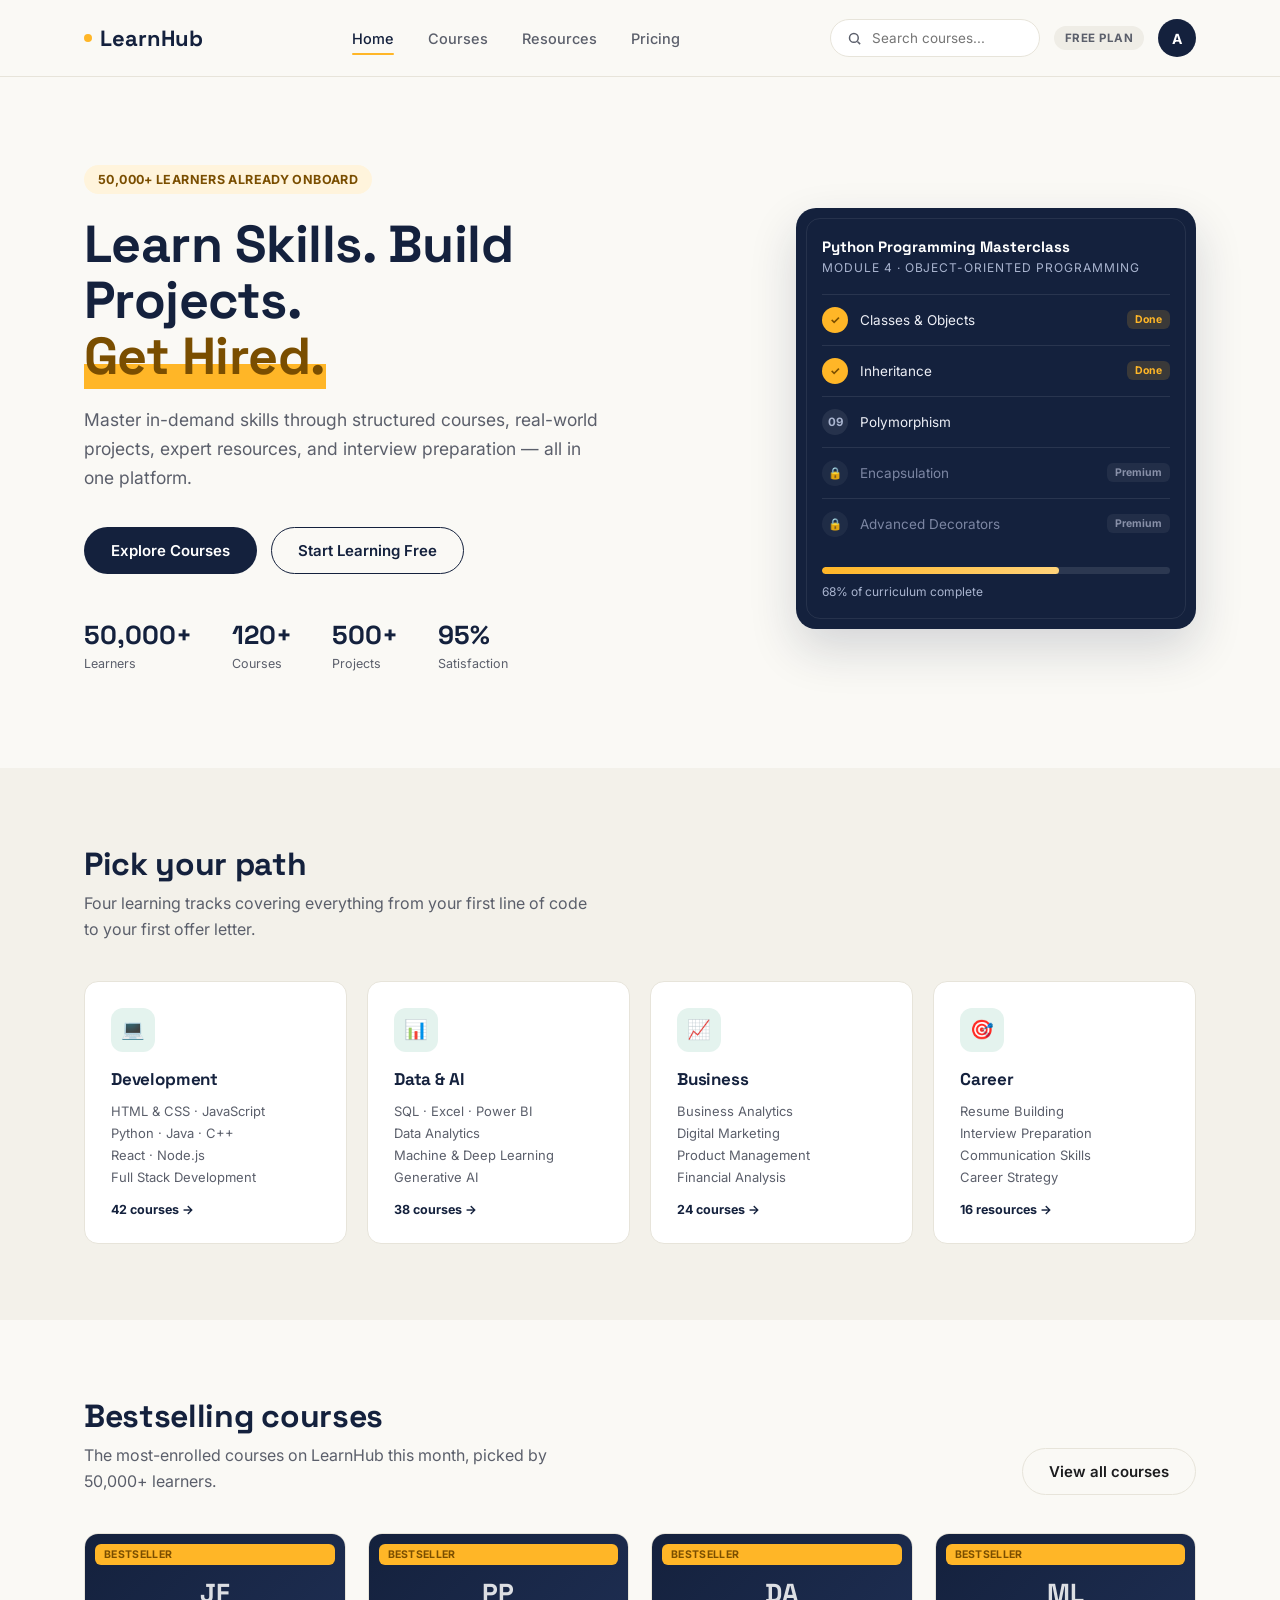
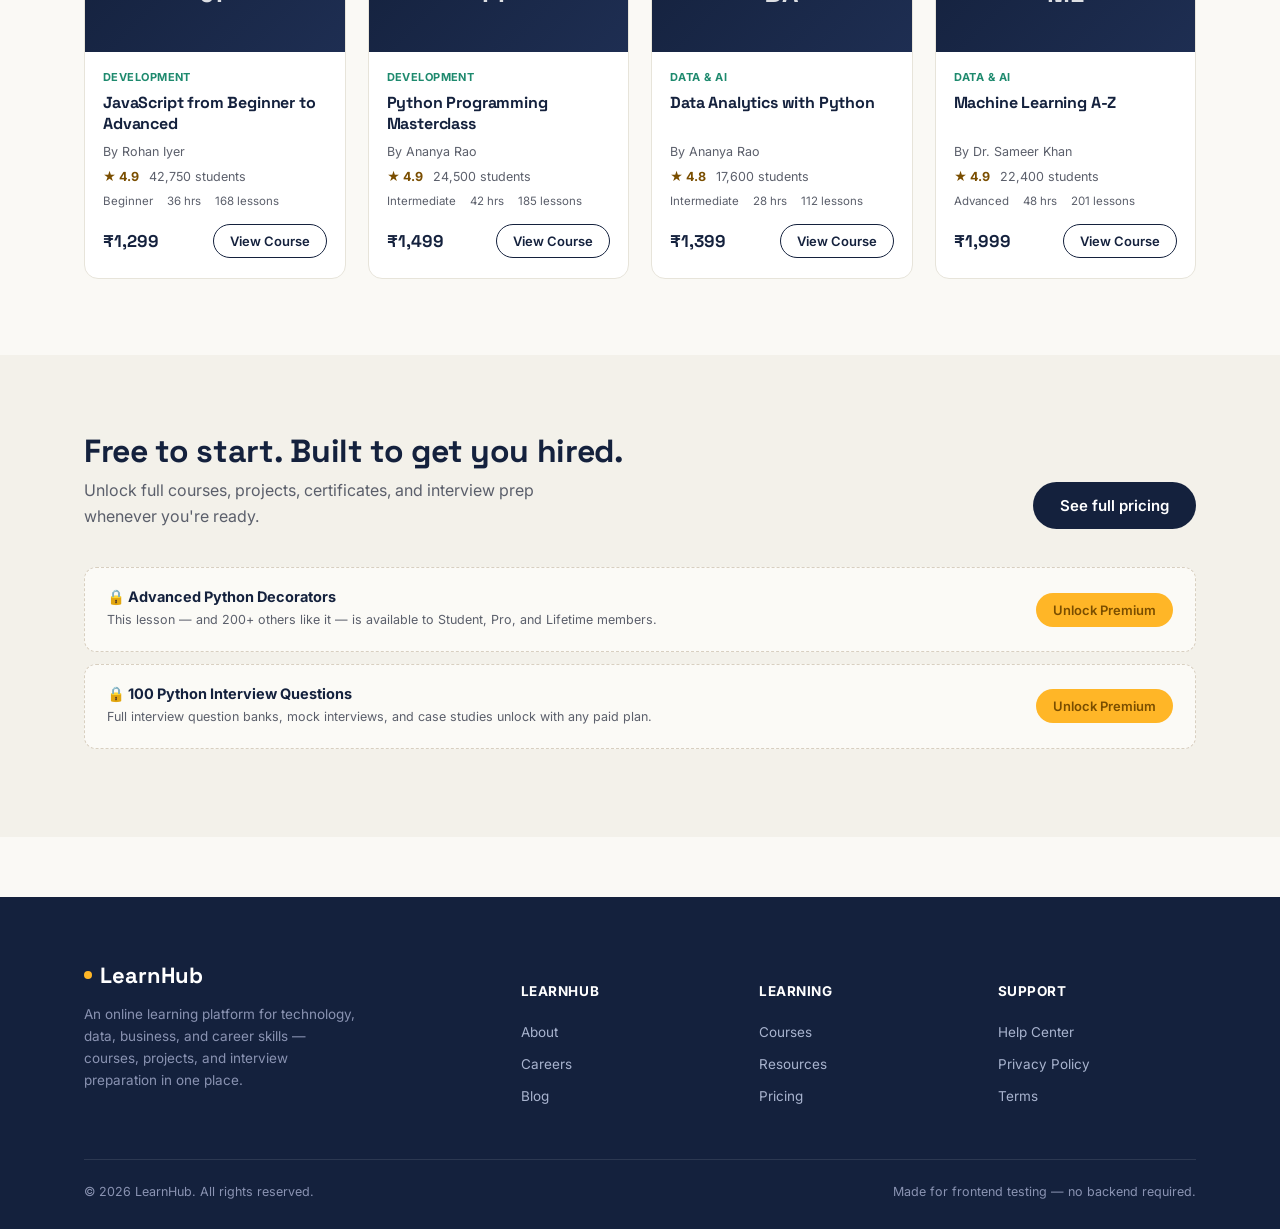
==== index.html @ d04a722b "Add files via upload" ====
<!DOCTYPE html>
<html lang="en">
<head>
<meta charset="UTF-8">
<title>LearnHub — Learn Skills. Build Projects. Get Hired.</title>
<link rel="stylesheet" href="style.css">
</head>
<body>

<!-- ===== NAVBAR ===== -->
<nav class="navbar">
  <div class="container nav-inner">
    <a href="index.html" class="logo"><span class="dot"></span>LearnHub</a>
    <div class="nav-links">
      <a href="index.html">Home</a>
      <a href="courses.html">Courses</a>
      <a href="resources.html">Resources</a>
      <a href="pricing.html">Pricing</a>
    </div>
    <div class="nav-right">
      <div class="nav-search">
        <svg width="15" height="15" viewBox="0 0 24 24" fill="none" stroke="currentColor" stroke-width="2.4"><circle cx="11" cy="11" r="7"/><path d="M21 21l-4.3-4.3"/></svg>
        <input type="text" placeholder="Search courses...">
      </div>
      <span class="plan-pill" data-plan-pill>Free plan</span>
      <button class="avatar-btn" data-avatar>A</button>
    </div>
  </div>
</nav>

<!-- ===== HERO ===== -->
<section class="hero">
  <div class="container">
    <div class="hero-copy">
      <span class="eyebrow">50,000+ learners already onboard</span>
      <h1>Learn Skills. Build Projects.<br><span>Get Hired.</span></h1>
      <p class="lead">Master in-demand skills through structured courses, real-world projects, expert resources, and interview preparation — all in one platform.</p>
      <div class="hero-actions">
        <a href="courses.html" class="btn btn-primary">Explore Courses</a>
        <a href="pricing.html" class="btn btn-outline">Start Learning Free</a>
      </div>
      <div class="trust-row">
        <div class="trust-item"><strong>50,000+</strong><span>Learners</span></div>
        <div class="trust-item"><strong>120+</strong><span>Courses</span></div>
        <div class="trust-item"><strong>500+</strong><span>Projects</span></div>
        <div class="trust-item"><strong>95%</strong><span>Satisfaction</span></div>
      </div>
    </div>
    <div class="hero-visual">
      <div class="ledger">
        <div class="ledger-head">
          <div>
            <strong>Python Programming Masterclass</strong><br>
            <span>Module 4 · Object-Oriented Programming</span>
          </div>
        </div>
        <div class="ledger-row done"><span class="ledger-num">✓</span><span class="ledger-title">Classes &amp; Objects</span><span class="ledger-tag">Done</span></div>
        <div class="ledger-row done"><span class="ledger-num">✓</span><span class="ledger-title">Inheritance</span><span class="ledger-tag">Done</span></div>
        <div class="ledger-row"><span class="ledger-num">09</span><span class="ledger-title">Polymorphism</span></div>
        <div class="ledger-row locked"><span class="ledger-num">🔒</span><span class="ledger-title">Encapsulation</span><span class="ledger-tag">Premium</span></div>
        <div class="ledger-row locked"><span class="ledger-num">🔒</span><span class="ledger-title">Advanced Decorators</span><span class="ledger-tag">Premium</span></div>
        <div class="ledger-progress">
          <div class="ledger-bar"><span></span></div>
          <p>68% of curriculum complete</p>
        </div>
      </div>
    </div>
  </div>
</section>

<!-- ===== CATEGORIES ===== -->
<section class="section section-alt">
  <div class="container">
    <div class="section-head">
      <div>
        <h2>Pick your path</h2>
        <p>Four learning tracks covering everything from your first line of code to your first offer letter.</p>
      </div>
    </div>
    <div class="cat-grid">
      <a class="cat-card" href="courses.html?category=Development">
        <div class="cat-icon">💻</div>
        <h4>Development</h4>
        <ul>
          <li>HTML &amp; CSS · JavaScript</li>
          <li>Python · Java · C++</li>
          <li>React · Node.js</li>
          <li>Full Stack Development</li>
        </ul>
        <div class="cat-count">42 courses →</div>
      </a>
      <a class="cat-card" href="courses.html?category=Data%20%26%20AI">
        <div class="cat-icon">📊</div>
        <h4>Data &amp; AI</h4>
        <ul>
          <li>SQL · Excel · Power BI</li>
          <li>Data Analytics</li>
          <li>Machine &amp; Deep Learning</li>
          <li>Generative AI</li>
        </ul>
        <div class="cat-count">38 courses →</div>
      </a>
      <a class="cat-card" href="courses.html?category=Business">
        <div class="cat-icon">📈</div>
        <h4>Business</h4>
        <ul>
          <li>Business Analytics</li>
          <li>Digital Marketing</li>
          <li>Product Management</li>
          <li>Financial Analysis</li>
        </ul>
        <div class="cat-count">24 courses →</div>
      </a>
      <a class="cat-card" href="resources.html">
        <div class="cat-icon">🎯</div>
        <h4>Career</h4>
        <ul>
          <li>Resume Building</li>
          <li>Interview Preparation</li>
          <li>Communication Skills</li>
          <li>Career Strategy</li>
        </ul>
        <div class="cat-count">16 resources →</div>
      </a>
    </div>
  </div>
</section>

<!-- ===== FEATURED COURSES ===== -->
<section class="section">
  <div class="container">
    <div class="section-head">
      <div>
        <h2>Bestselling courses</h2>
        <p>The most-enrolled courses on LearnHub this month, picked by 50,000+ learners.</p>
      </div>
      <a href="courses.html" class="btn btn-ghost">View all courses</a>
    </div>
    <div class="course-grid" id="featuredGrid"></div>
  </div>
</section>

<!-- ===== PRICING TEASER ===== -->
<section class="section section-alt">
  <div class="container">
    <div class="section-head">
      <div>
        <h2>Free to start. Built to get you hired.</h2>
        <p>Unlock full courses, projects, certificates, and interview prep whenever you're ready.</p>
      </div>
      <a href="pricing.html" class="btn btn-primary">See full pricing</a>
    </div>
    <div class="locked-block">
      <div class="lb-info">
        <h5>🔒 Advanced Python Decorators</h5>
        <p>This lesson — and 200+ others like it — is available to Student, Pro, and Lifetime members.</p>
      </div>
      <a href="pricing.html" class="btn btn-amber btn-sm">Unlock Premium</a>
    </div>
    <div class="locked-block">
      <div class="lb-info">
        <h5>🔒 100 Python Interview Questions</h5>
        <p>Full interview question banks, mock interviews, and case studies unlock with any paid plan.</p>
      </div>
      <a href="pricing.html" class="btn btn-amber btn-sm">Unlock Premium</a>
    </div>
  </div>
</section>

<!-- ===== FOOTER ===== -->
<footer>
  <div class="container">
    <div class="footer-grid">
      <div class="footer-brand">
        <a href="index.html" class="logo"><span class="dot"></span>LearnHub</a>
        <p>An online learning platform for technology, data, business, and career skills — courses, projects, and interview preparation in one place.</p>
      </div>
      <div class="footer-col">
        <h5>LearnHub</h5>
        <ul><li><a href="#">About</a></li><li><a href="#">Careers</a></li><li><a href="#">Blog</a></li></ul>
      </div>
      <div class="footer-col">
        <h5>Learning</h5>
        <ul><li><a href="courses.html">Courses</a></li><li><a href="resources.html">Resources</a></li><li><a href="pricing.html">Pricing</a></li></ul>
      </div>
      <div class="footer-col">
        <h5>Support</h5>
        <ul><li><a href="#">Help Center</a></li><li><a href="#">Privacy Policy</a></li><li><a href="#">Terms</a></li></ul>
      </div>
    </div>
    <div class="footer-bottom">
      <span>© 2026 LearnHub. All rights reserved.</span>
      <span>Made for frontend testing — no backend required.</span>
    </div>
  </div>
</footer>

<script src="data.js"></script>
<script src="main.js"></script>
<script src="courses.js"></script>
</body>
</html>
---- style.css ----
/* ===========================================================
   LearnHub — Design System
   Palette
     --navy      #14213D  primary / text-on-light headers
     --navy-2    #1E2E52  secondary navy (gradients)
     --paper     #FAF9F5  page background
     --card      #FFFFFF  card background
     --amber     #FFB627  accent — momentum / achievement
     --amber-ink #7A4E00  amber text-on-light
     --emerald   #1E8A6E  premium / unlocked
     --ink       #1C1C1E  body text
     --ink-soft  #5B5F6B  secondary text
     --line      #E7E4DA  hairline borders
   Type: Space Grotesk (display) / Inter (body)
=========================================================== */

@import url('https://fonts.googleapis.com/css2?family=Space+Grotesk:wght@500;600;700&family=Inter:wght@400;500;600;700&display=swap');

:root{
  --navy:#14213D;
  --navy-2:#1E2E52;
  --paper:#FAF9F5;
  --card:#FFFFFF;
  --amber:#FFB627;
  --amber-ink:#7A4E00;
  --emerald:#1E8A6E;
  --emerald-soft:#E4F3EE;
  --ink:#1C1C1E;
  --ink-soft:#5B5F6B;
  --line:#E7E4DA;
  --radius:14px;
  --shadow: 0 8px 24px rgba(20,33,61,0.08);
  --shadow-lg: 0 20px 48px rgba(20,33,61,0.16);
}

*{box-sizing:border-box;}
html,body{margin:0;padding:0;}
body{
  background:var(--paper);
  color:var(--ink);
  font-family:'Inter',sans-serif;
  min-width:1180px;
}
h1,h2,h3,h4{
  font-family:'Space Grotesk',sans-serif;
  color:var(--navy);
  margin:0 0 .4em;
  letter-spacing:-0.01em;
}
p{line-height:1.65;color:var(--ink-soft);margin:0 0 1em;}
a{color:inherit;text-decoration:none;}
ul{margin:0;padding:0;list-style:none;}
img{max-width:100%;display:block;}
button{font-family:inherit;cursor:pointer;}
input,select,textarea{font-family:inherit;}

.container{width:1160px;margin:0 auto;padding:0 24px;}

/* ---------- Buttons ---------- */
.btn{
  display:inline-flex;align-items:center;justify-content:center;gap:8px;
  padding:13px 26px;border-radius:999px;border:1.5px solid transparent;
  font-weight:600;font-size:15px;transition:transform .15s ease, box-shadow .15s ease, background .15s ease;
  white-space:nowrap;
}
.btn:active{transform:scale(.97);}
.btn-primary{background:var(--navy);color:#fff;}
.btn-primary:hover{background:var(--navy-2);box-shadow:var(--shadow);}
.btn-amber{background:var(--amber);color:var(--amber-ink);}
.btn-amber:hover{box-shadow:0 10px 24px rgba(255,182,39,0.4);}
.btn-outline{background:transparent;border-color:var(--navy);color:var(--navy);}
.btn-outline:hover{background:var(--navy);color:#fff;}
.btn-ghost{background:transparent;color:var(--ink);border-color:var(--line);}
.btn-ghost:hover{border-color:var(--navy);}
.btn-block{width:100%;}
.btn-sm{padding:8px 16px;font-size:13px;}
.btn:disabled{opacity:.5;cursor:not-allowed;}

/* ---------- Navbar ---------- */
.navbar{
  position:sticky;top:0;z-index:200;
  background:rgba(250,249,245,0.92);
  backdrop-filter:blur(10px);
  border-bottom:1px solid var(--line);
}
.nav-inner{display:flex;align-items:center;justify-content:space-between;height:76px;}
.logo{font-family:'Space Grotesk',sans-serif;font-weight:700;font-size:22px;color:var(--navy);display:flex;align-items:center;gap:8px;}
.logo .dot{width:8px;height:8px;border-radius:50%;background:var(--amber);display:inline-block;}
.nav-links{display:flex;align-items:center;gap:34px;}
.nav-links a{font-weight:500;font-size:14.5px;color:var(--ink-soft);position:relative;padding:4px 0;}
.nav-links a:hover, .nav-links a.active{color:var(--navy);}
.nav-links a.active::after{content:"";position:absolute;left:0;right:0;bottom:-4px;height:2px;background:var(--amber);border-radius:2px;}
.nav-right{display:flex;align-items:center;gap:14px;}
.nav-search{
  display:flex;align-items:center;gap:8px;background:#fff;border:1px solid var(--line);
  border-radius:999px;padding:9px 16px;width:210px;
}
.nav-search input{border:none;outline:none;background:transparent;font-size:13.5px;width:100%;}
.nav-search svg{flex:none;color:var(--ink-soft);}
.plan-pill{
  font-size:11.5px;font-weight:700;text-transform:uppercase;letter-spacing:.04em;
  padding:5px 11px;border-radius:999px;background:var(--emerald-soft);color:var(--emerald);
}
.plan-pill.is-free{background:#EFEDE6;color:var(--ink-soft);}
.avatar-btn{
  width:38px;height:38px;border-radius:50%;background:var(--navy);color:#fff;
  display:flex;align-items:center;justify-content:center;font-weight:700;font-size:14px;
  border:none;
}

/* ---------- Hero ---------- */
.hero{padding:88px 0 96px;position:relative;overflow:hidden;}
.hero .container{display:flex;align-items:center;gap:70px;}
.hero-copy{flex:1;}
.eyebrow{
  display:inline-flex;align-items:center;gap:8px;font-size:12.5px;font-weight:700;color:var(--amber-ink);
  background:#FFF4DC;padding:7px 14px;border-radius:999px;margin-bottom:22px;letter-spacing:.03em;text-transform:uppercase;
}
.hero h1{font-size:52px;line-height:1.08;margin-bottom:22px;}
.hero h1 span{color:var(--amber-ink);background:linear-gradient(180deg,transparent 62%, var(--amber) 62%);}
.hero p.lead{font-size:17.5px;max-width:520px;margin-bottom:34px;}
.hero-actions{display:flex;gap:14px;margin-bottom:44px;}
.trust-row{display:flex;gap:40px;}
.trust-item strong{display:block;font-family:'Space Grotesk',sans-serif;font-size:26px;color:var(--navy);}
.trust-item span{font-size:12.5px;color:var(--ink-soft);}

/* signature: syllabus ledger visual */
.hero-visual{flex:none;width:400px;}
.ledger{
  background:var(--navy);border-radius:20px;padding:28px 26px;color:#fff;box-shadow:var(--shadow-lg);
  position:relative;
}
.ledger::before{
  content:"";position:absolute;inset:10px;border:1px solid rgba(255,255,255,0.08);border-radius:14px;pointer-events:none;
}
.ledger-head{display:flex;justify-content:space-between;align-items:center;margin-bottom:18px;}
.ledger-head span{font-size:12px;text-transform:uppercase;letter-spacing:.08em;color:#A9B4CF;}
.ledger-head strong{font-family:'Space Grotesk',sans-serif;font-size:15px;}
.ledger-row{
  display:flex;align-items:center;gap:12px;padding:12px 0;border-top:1px solid rgba(255,255,255,0.09);
}
.ledger-row:first-of-type{border-top:none;}
.ledger-num{
  width:26px;height:26px;border-radius:50%;background:rgba(255,255,255,0.08);
  display:flex;align-items:center;justify-content:center;font-size:11.5px;font-weight:700;color:#A9B4CF;flex:none;
}
.ledger-row.done .ledger-num{background:var(--amber);color:var(--amber-ink);}
.ledger-row.locked .ledger-num{background:rgba(255,255,255,0.05);}
.ledger-title{flex:1;font-size:13.5px;color:#EDEFF6;}
.ledger-row.locked .ledger-title{color:#7C86A3;}
.ledger-tag{font-size:10.5px;font-weight:700;padding:3px 8px;border-radius:6px;}
.ledger-row.done .ledger-tag{background:rgba(255,182,39,0.16);color:var(--amber);}
.ledger-row.locked .ledger-tag{background:rgba(255,255,255,0.06);color:#8890A8;}
.ledger-progress{margin-top:18px;}
.ledger-bar{height:7px;border-radius:99px;background:rgba(255,255,255,0.1);overflow:hidden;}
.ledger-bar span{display:block;height:100%;background:linear-gradient(90deg,var(--amber),#FFD37A);border-radius:99px;width:68%;}
.ledger-progress p{color:#A9B4CF;font-size:12px;margin:8px 0 0;}

/* ---------- Section headers ---------- */
.section{padding:76px 0;}
.section-tight{padding:56px 0;}
.section-head{display:flex;justify-content:space-between;align-items:flex-end;margin-bottom:38px;}
.section-head h2{font-size:32px;margin-bottom:6px;}
.section-head p{margin:0;max-width:520px;}
.section-alt{background:#F3F1EA;}

/* ---------- Category cards ---------- */
.cat-grid{display:grid;grid-template-columns:repeat(4,1fr);gap:20px;}
.cat-card{
  background:var(--card);border:1px solid var(--line);border-radius:var(--radius);padding:26px;
  transition:transform .18s ease, box-shadow .18s ease, border-color .18s ease;cursor:pointer;
}
.cat-card:hover{transform:translateY(-4px);box-shadow:var(--shadow);border-color:transparent;}
.cat-icon{
  width:44px;height:44px;border-radius:12px;background:var(--emerald-soft);color:var(--emerald);
  display:flex;align-items:center;justify-content:center;margin-bottom:16px;font-size:19px;
}
.cat-card h4{font-size:17px;margin-bottom:10px;}
.cat-card ul li{font-size:13px;color:var(--ink-soft);padding:3px 0;}
.cat-card .cat-count{margin-top:14px;font-size:12.5px;font-weight:700;color:var(--navy);}

/* ---------- Course cards ---------- */
.course-grid{display:grid;grid-template-columns:repeat(4,1fr);gap:22px;}
.course-grid.cols-3{grid-template-columns:repeat(3,1fr);}
.course-card{
  background:var(--card);border:1px solid var(--line);border-radius:var(--radius);overflow:hidden;
  transition:transform .18s ease, box-shadow .18s ease;display:flex;flex-direction:column;
}
.course-card:hover{transform:translateY(-4px);box-shadow:var(--shadow);}
.course-thumb{
  height:118px;background:linear-gradient(135deg,var(--navy),var(--navy-2));
  display:flex;align-items:center;justify-content:center;position:relative;
}
.course-thumb .initials{color:#fff;font-family:'Space Grotesk',sans-serif;font-weight:700;font-size:26px;opacity:.85;}
.badge{
  position:absolute;top:10px;left:10px;font-size:10.5px;font-weight:700;text-transform:uppercase;
  padding:4px 9px;border-radius:6px;letter-spacing:.03em;
}
.badge-free{background:#fff;color:var(--emerald);}
.badge-premium{background:var(--navy);color:var(--amber);}
.badge-bestseller{position:absolute;top:10px;right:10px;background:var(--amber);color:var(--amber-ink);}
.course-body{padding:18px 18px 20px;display:flex;flex-direction:column;flex:1;}
.course-cat{font-size:11px;font-weight:700;color:var(--emerald);text-transform:uppercase;letter-spacing:.04em;margin-bottom:8px;}
.course-body h4{font-size:16px;line-height:1.35;margin-bottom:8px;min-height:44px;}
.course-instructor{font-size:12.5px;color:var(--ink-soft);margin-bottom:10px;}
.course-meta{display:flex;align-items:center;gap:10px;font-size:12.5px;color:var(--ink-soft);margin-bottom:10px;flex-wrap:wrap;}
.rating{color:var(--amber-ink);font-weight:700;}
.course-stats{display:flex;gap:14px;font-size:11.5px;color:var(--ink-soft);margin-bottom:16px;}
.course-footer{margin-top:auto;display:flex;align-items:center;justify-content:space-between;}
.course-price{font-family:'Space Grotesk',sans-serif;font-weight:700;font-size:17px;color:var(--navy);}
.course-price.is-free{color:var(--emerald);}

/* ---------- Filters bar ---------- */
.filters-bar{
  background:var(--card);border:1px solid var(--line);border-radius:var(--radius);padding:20px 22px;
  display:flex;gap:16px;align-items:center;margin-bottom:26px;flex-wrap:wrap;
}
.filters-bar select, .filters-bar input[type="text"]{
  border:1px solid var(--line);border-radius:9px;padding:10px 12px;font-size:13.5px;background:#fff;color:var(--ink);
}
.filters-bar input[type="text"]{flex:1;min-width:200px;}
.result-count{font-size:13px;color:var(--ink-soft);margin-bottom:18px;}
.result-count strong{color:var(--navy);}

/* ---------- Lock / premium blocks ---------- */
.locked-block{
  border:1.5px dashed #D8CFC0;background:#FBFAF6;border-radius:12px;padding:20px 22px;
  display:flex;align-items:center;justify-content:space-between;gap:20px;margin-bottom:12px;
}
.locked-block .lb-info h5{margin:0 0 4px;font-size:14.5px;color:var(--navy);}
.locked-block .lb-info p{margin:0;font-size:12.5px;}
.lock-icon{color:var(--amber-ink);}

/* ---------- Curriculum ---------- */
.module{border:1px solid var(--line);border-radius:12px;margin-bottom:14px;overflow:hidden;background:var(--card);}
.module-head{
  display:flex;align-items:center;justify-content:space-between;padding:18px 22px;cursor:pointer;
}
.module-head h4{margin:0;font-size:15.5px;}
.module-head .m-meta{font-size:12px;color:var(--ink-soft);font-weight:500;}
.module-body{max-height:0;overflow:hidden;transition:max-height .28s ease;background:#FCFBF8;}
.module.open .module-body{max-height:600px;}
.module.open .chevron{transform:rotate(180deg);}
.chevron{transition:transform .2s ease;color:var(--ink-soft);}
.lesson-row{
  display:flex;align-items:center;gap:12px;padding:12px 22px;border-top:1px solid var(--line);font-size:13.5px;
}
.lesson-row .lstate{width:18px;text-align:center;color:var(--emerald);flex:none;}
.lesson-row.is-locked{color:var(--ink-soft);}
.lesson-row.is-locked .lstate{color:#C7BFA9;}
.lesson-row .ltag{margin-left:auto;font-size:10.5px;font-weight:700;color:var(--amber-ink);background:#FFF4DC;padding:3px 8px;border-radius:6px;}

/* ---------- Pricing ---------- */
.billing-toggle{
  display:flex;align-items:center;justify-content:center;gap:14px;margin:0 auto 46px;
}
.toggle-switch{
  width:56px;height:30px;border-radius:99px;background:var(--navy);position:relative;border:none;padding:0;
}
.toggle-switch .knob{
  position:absolute;top:3px;left:3px;width:24px;height:24px;border-radius:50%;background:#fff;
  transition:left .2s ease;
}
.toggle-switch.is-yearly .knob{left:29px;}
.save-chip{font-size:11.5px;font-weight:700;color:var(--emerald);background:var(--emerald-soft);padding:4px 10px;border-radius:999px;}
.pricing-grid{display:grid;grid-template-columns:repeat(4,1fr);gap:20px;align-items:stretch;}
.price-card{
  background:var(--card);border:1.5px solid var(--line);border-radius:18px;padding:30px 26px;display:flex;flex-direction:column;position:relative;
}
.price-card.is-highlight{border-color:var(--navy);box-shadow:var(--shadow-lg);transform:translateY(-8px);}
.price-card .pc-badge{
  position:absolute;top:-13px;left:50%;transform:translateX(-50%);background:var(--amber);color:var(--amber-ink);
  font-size:11px;font-weight:700;padding:5px 14px;border-radius:999px;text-transform:uppercase;letter-spacing:.03em;
}
.price-card h3{font-size:20px;margin-bottom:4px;}
.price-card .pc-tag{font-size:12.5px;color:var(--ink-soft);margin-bottom:20px;}
.price-card .pc-amount{font-family:'Space Grotesk',sans-serif;font-size:36px;color:var(--navy);font-weight:700;}
.price-card .pc-amount sup{font-size:14px;font-weight:600;color:var(--ink-soft);}
.price-card .pc-cycle{font-size:12.5px;color:var(--ink-soft);margin-bottom:22px;}
.price-card .pc-features{margin-bottom:26px;flex:1;}
.price-card .pc-features li{display:flex;gap:9px;font-size:13.5px;padding:7px 0;color:var(--ink);}
.price-card .pc-features li svg{flex:none;color:var(--emerald);margin-top:2px;}
.plan-current{margin-top:10px;text-align:center;font-size:12px;font-weight:700;color:var(--emerald);}

/* ---------- Resource cards ---------- */
.resource-grid{display:grid;grid-template-columns:repeat(4,1fr);gap:20px;}
.resource-card{
  background:var(--card);border:1px solid var(--line);border-radius:14px;padding:22px;display:flex;flex-direction:column;gap:10px;
  transition:box-shadow .18s ease, transform .18s ease;
}
.resource-card:hover{transform:translateY(-3px);box-shadow:var(--shadow);}
.res-type{font-size:11px;font-weight:700;text-transform:uppercase;color:var(--emerald);letter-spacing:.04em;}
.resource-card h4{font-size:15.5px;margin:0;}

/* ---------- Modal ---------- */
.modal-overlay{
  position:fixed;inset:0;background:rgba(20,33,61,0.5);display:none;align-items:center;justify-content:center;z-index:500;
}
.modal-overlay.open{display:flex;}
.modal{
  background:#fff;border-radius:18px;width:420px;padding:32px;box-shadow:var(--shadow-lg);
  animation:modalIn .22s ease;
}
@keyframes modalIn{from{opacity:0;transform:translateY(14px) scale(.98);}to{opacity:1;transform:none;}}
.modal-icon{
  width:52px;height:52px;border-radius:50%;background:#FFF4DC;color:var(--amber-ink);display:flex;
  align-items:center;justify-content:center;font-size:22px;margin-bottom:18px;
}
.modal h3{font-size:19px;margin-bottom:8px;}
.modal p{font-size:14px;margin-bottom:20px;}
.modal-plan-row{
  display:flex;justify-content:space-between;background:#FAF9F5;border-radius:10px;padding:14px 16px;margin-bottom:22px;font-size:13.5px;
}
.modal-actions{display:flex;gap:12px;}
.modal-close{
  position:absolute;top:18px;right:18px;background:none;border:none;color:var(--ink-soft);font-size:18px;
}
.modal-overlay{position:fixed;}
.modal{position:relative;}

/* ---------- Toasts ---------- */
.toast-stack{position:fixed;bottom:26px;right:26px;display:flex;flex-direction:column;gap:10px;z-index:600;}
.toast{
  background:var(--navy);color:#fff;padding:13px 20px;border-radius:11px;font-size:13.5px;box-shadow:var(--shadow-lg);
  display:flex;align-items:center;gap:10px;min-width:240px;animation:toastIn .25s ease;
}
@keyframes toastIn{from{opacity:0;transform:translateX(20px);}to{opacity:1;transform:none;}}
.toast.leave{animation:toastOut .25s ease forwards;}
@keyframes toastOut{to{opacity:0;transform:translateX(20px);}}

/* ---------- Footer ---------- */
footer{background:var(--navy);color:#C7CEE0;padding:64px 0 30px;margin-top:60px;}
.footer-grid{display:grid;grid-template-columns:2fr 1fr 1fr 1fr;gap:40px;margin-bottom:48px;}
.footer-brand .logo{color:#fff;}
.footer-brand p{color:#8A93B2;max-width:280px;margin-top:14px;font-size:13.5px;}
.footer-col h5{color:#fff;font-size:13.5px;margin-bottom:16px;text-transform:uppercase;letter-spacing:.04em;}
.footer-col li{padding:6px 0;}
.footer-col a{color:#A9B4CF;font-size:13.5px;}
.footer-col a:hover{color:#fff;}
.footer-bottom{border-top:1px solid rgba(255,255,255,0.1);padding-top:24px;display:flex;justify-content:space-between;font-size:12.5px;color:#8A93B2;}

/* ---------- Misc ---------- */
.divider{height:1px;background:var(--line);margin:0;}
.text-center{text-align:center;}
.mx-auto{margin-left:auto;margin-right:auto;}
.mt-0{margin-top:0;}
.empty-state{text-align:center;padding:60px 0;color:var(--ink-soft);}
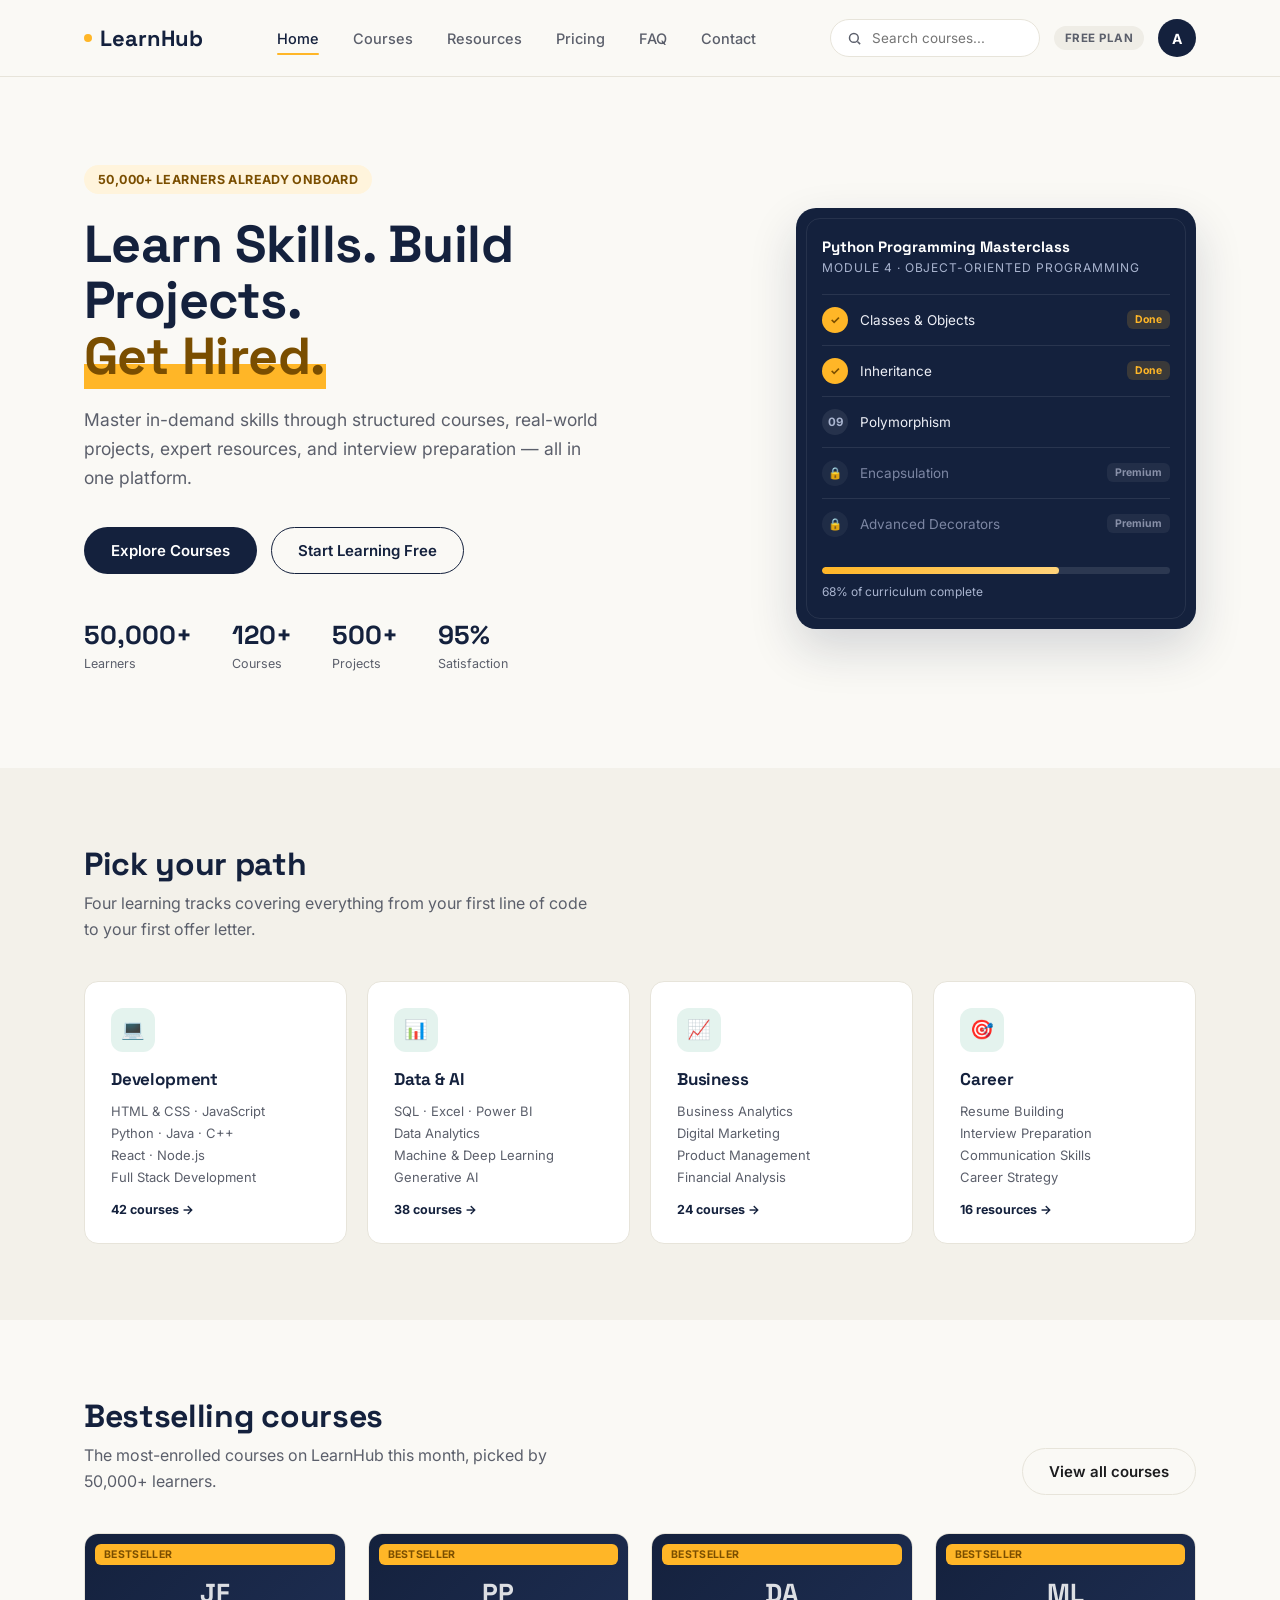
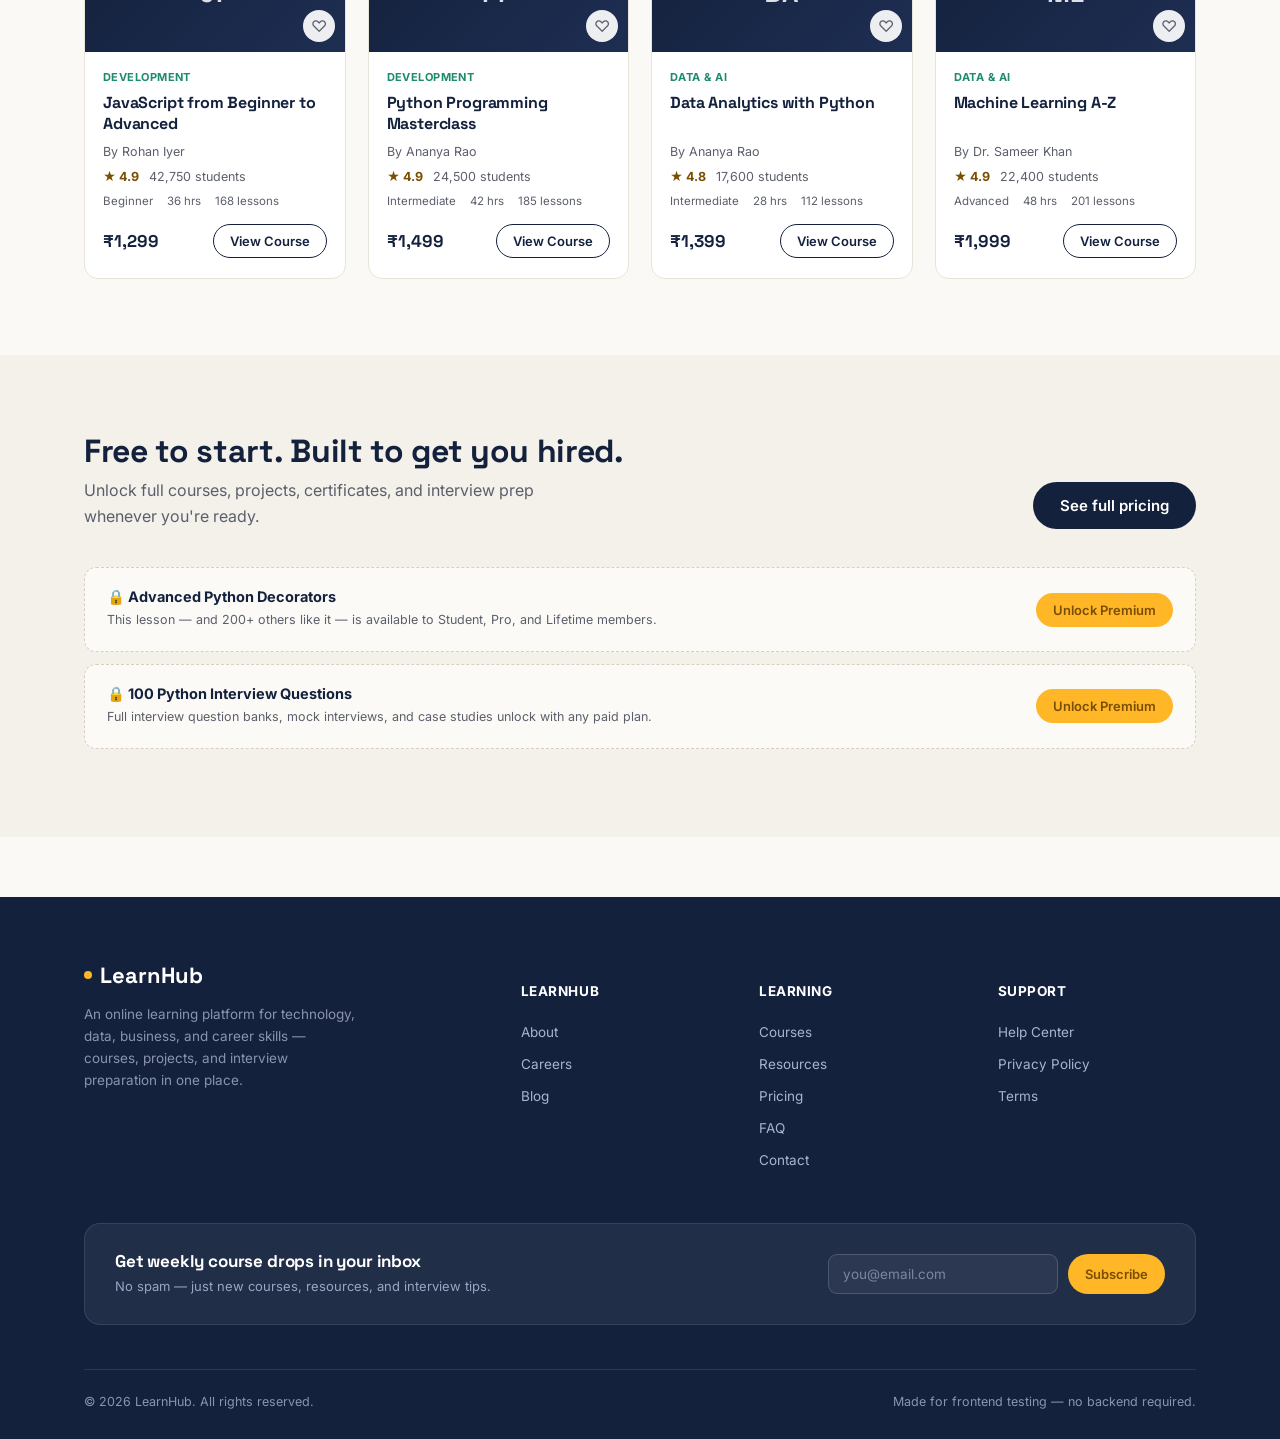
==== commit df0ef4ae: "Add files via upload" ====
--- a/index.html
+++ b/index.html
@@ -5,7 +5,7 @@
 <title>LearnHub — Learn Skills. Build Projects. Get Hired.</title>
 <link rel="stylesheet" href="style.css">
 </head>
-<body>
+<body data-ai-site-public-key="f7c57d67f88f74ed5af95c8e51fdd155">
 
 <!-- ===== NAVBAR ===== -->
 <nav class="navbar">
@@ -16,6 +16,8 @@
       <a href="courses.html">Courses</a>
       <a href="resources.html">Resources</a>
       <a href="pricing.html">Pricing</a>
+      <a href="faq.html">FAQ</a>
+      <a href="contact.html">Contact</a>
     </div>
     <div class="nav-right">
       <div class="nav-search">
@@ -36,7 +38,7 @@
       <h1>Learn Skills. Build Projects.<br><span>Get Hired.</span></h1>
       <p class="lead">Master in-demand skills through structured courses, real-world projects, expert resources, and interview preparation — all in one platform.</p>
       <div class="hero-actions">
-        <a href="courses.html" class="btn btn-primary">Explore Courses</a>
+        <a href="courses.html" class="btn btn-primary" data-drip-event="explore" data-drip-event-name="Explore courses">Explore Courses</a>
         <a href="pricing.html" class="btn btn-outline">Start Learning Free</a>
       </div>
       <div class="trust-row">
@@ -181,13 +183,23 @@
       </div>
       <div class="footer-col">
         <h5>Learning</h5>
-        <ul><li><a href="courses.html">Courses</a></li><li><a href="resources.html">Resources</a></li><li><a href="pricing.html">Pricing</a></li></ul>
+        <ul><li><a href="courses.html">Courses</a></li><li><a href="resources.html">Resources</a></li><li><a href="pricing.html">Pricing</a></li><li><a href="faq.html">FAQ</a></li><li><a href="contact.html">Contact</a></li></ul>
       </div>
       <div class="footer-col">
         <h5>Support</h5>
         <ul><li><a href="#">Help Center</a></li><li><a href="#">Privacy Policy</a></li><li><a href="#">Terms</a></li></ul>
       </div>
     </div>
+    <div class="newsletter-bar">
+      <div>
+        <h4>Get weekly course drops in your inbox</h4>
+        <p>No spam — just new courses, resources, and interview tips.</p>
+      </div>
+      <form class="newsletter-form" onsubmit="return handleNewsletterSubmit(event)">
+        <input type="email" name="email" placeholder="you@email.com" required>
+        <button type="submit" class="btn btn-amber btn-sm" data-drip-event="subscribe" data-drip-event-name="Newsletter signup">Subscribe</button>
+      </form>
+    </div>
     <div class="footer-bottom">
       <span>© 2026 LearnHub. All rights reserved.</span>
       <span>Made for frontend testing — no backend required.</span>
@@ -198,5 +210,6 @@
 <script src="data.js"></script>
 <script src="main.js"></script>
 <script src="courses.js"></script>
+<script src="https://intentosphere.com/assets/js/ai_site_embed.js?v=20260703a" defer data-ai-site-public-key="f7c57d67f88f74ed5af95c8e51fdd155"></script>
 </body>
 </html>
--- a/style.css
+++ b/style.css
@@ -199,6 +199,13 @@
 .badge-free{background:#fff;color:var(--emerald);}
 .badge-premium{background:var(--navy);color:var(--amber);}
 .badge-bestseller{position:absolute;top:10px;right:10px;background:var(--amber);color:var(--amber-ink);}
+.wish-btn{
+  position:absolute;bottom:10px;right:10px;width:32px;height:32px;border-radius:50%;border:none;
+  background:rgba(255,255,255,0.92);color:var(--ink-soft);font-size:16px;display:flex;align-items:center;justify-content:center;
+  cursor:pointer;transition:transform .15s ease, color .15s ease;
+}
+.wish-btn:hover{transform:scale(1.08);}
+.wish-btn.is-active{color:#D64545;}
 .course-body{padding:18px 18px 20px;display:flex;flex-direction:column;flex:1;}
 .course-cat{font-size:11px;font-weight:700;color:var(--emerald);text-transform:uppercase;letter-spacing:.04em;margin-bottom:8px;}
 .course-body h4{font-size:16px;line-height:1.35;margin-bottom:8px;min-height:44px;}
@@ -328,6 +335,21 @@
 .toast.leave{animation:toastOut .25s ease forwards;}
 @keyframes toastOut{to{opacity:0;transform:translateX(20px);}}
 
+/* ---------- Newsletter bar ---------- */
+.newsletter-bar{
+  display:flex;align-items:center;justify-content:space-between;gap:24px;
+  background:rgba(255,255,255,0.06);border:1px solid rgba(255,255,255,0.1);
+  border-radius:16px;padding:26px 30px;margin-bottom:44px;
+}
+.newsletter-bar h4{color:#fff;font-size:17px;margin-bottom:4px;}
+.newsletter-bar p{color:#9AA5C4;margin:0;font-size:13px;}
+.newsletter-form{display:flex;gap:10px;flex:none;}
+.newsletter-form input{
+  width:230px;padding:11px 14px;border-radius:9px;border:1px solid rgba(255,255,255,0.16);
+  background:rgba(255,255,255,0.05);color:#fff;font-size:13.5px;
+}
+.newsletter-form input::placeholder{color:#7C86A3;}
+
 /* ---------- Footer ---------- */
 footer{background:var(--navy);color:#C7CEE0;padding:64px 0 30px;margin-top:60px;}
 .footer-grid{display:grid;grid-template-columns:2fr 1fr 1fr 1fr;gap:40px;margin-bottom:48px;}
